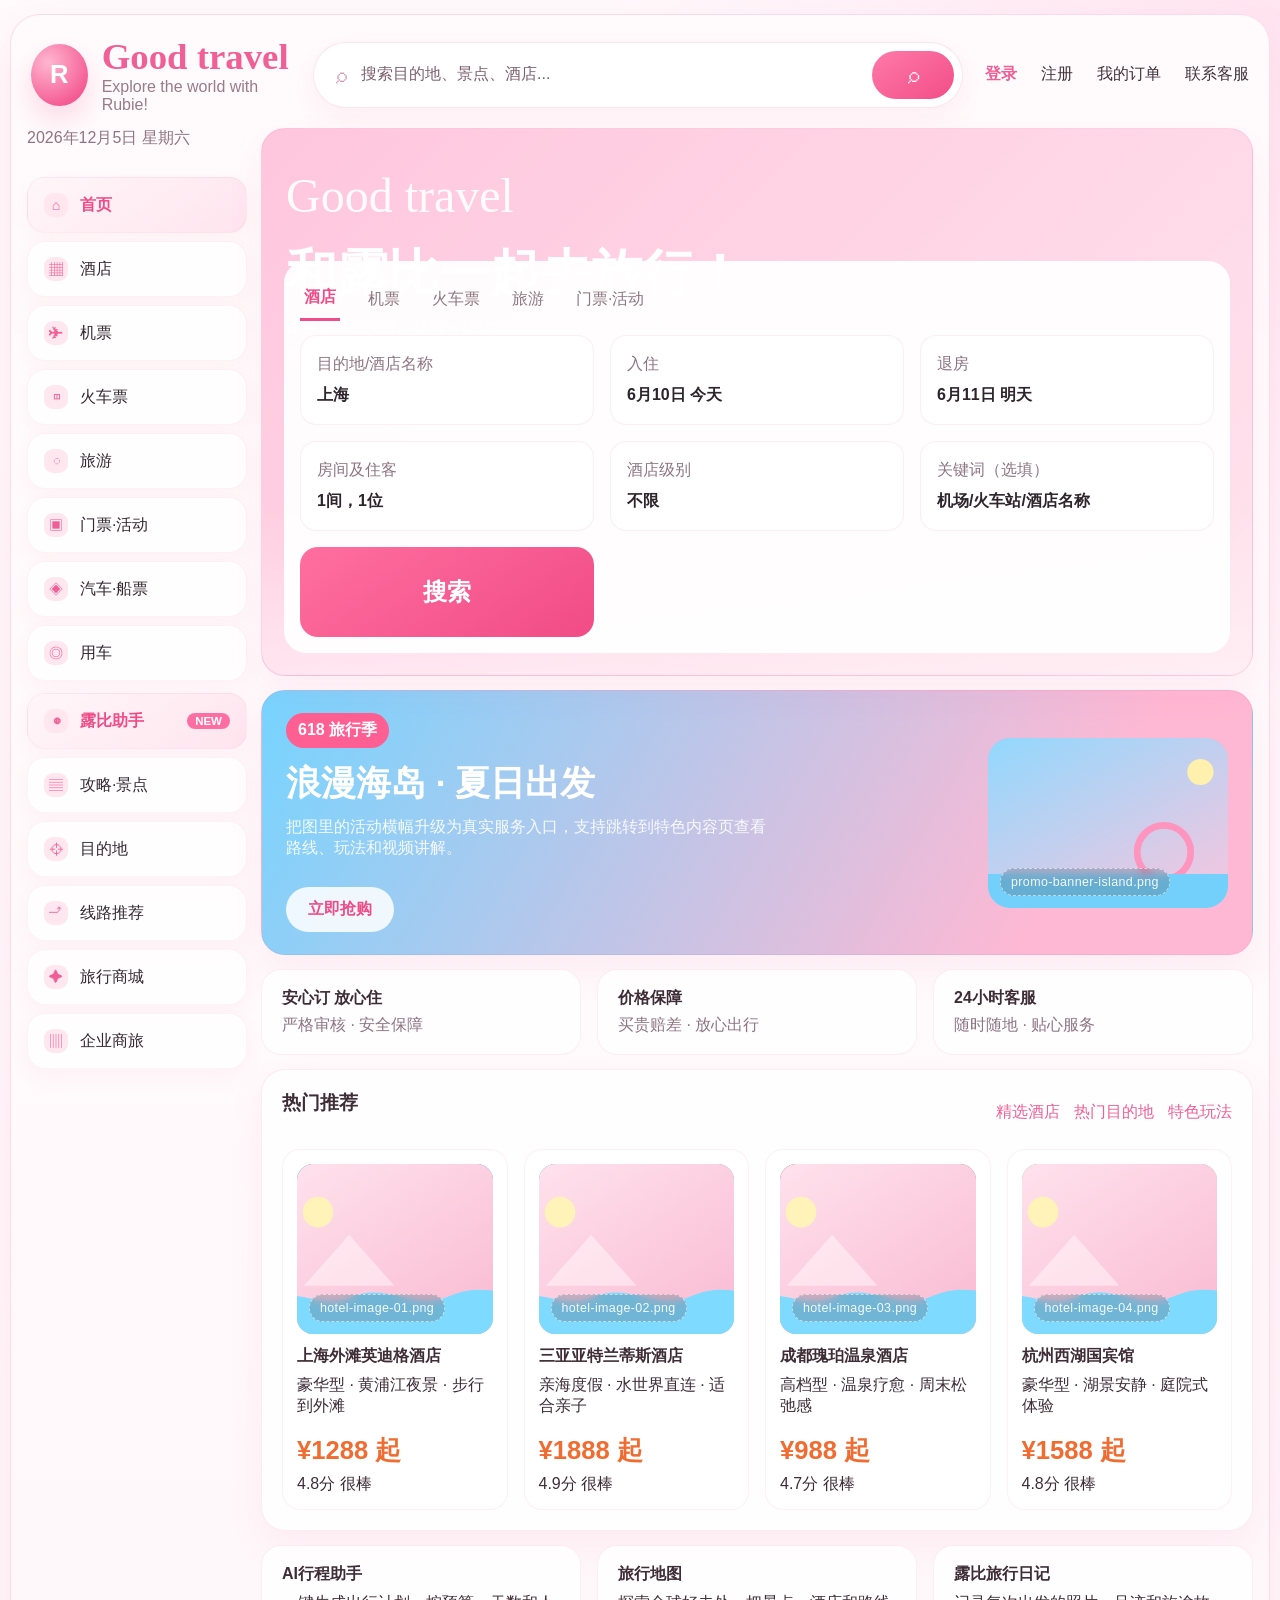
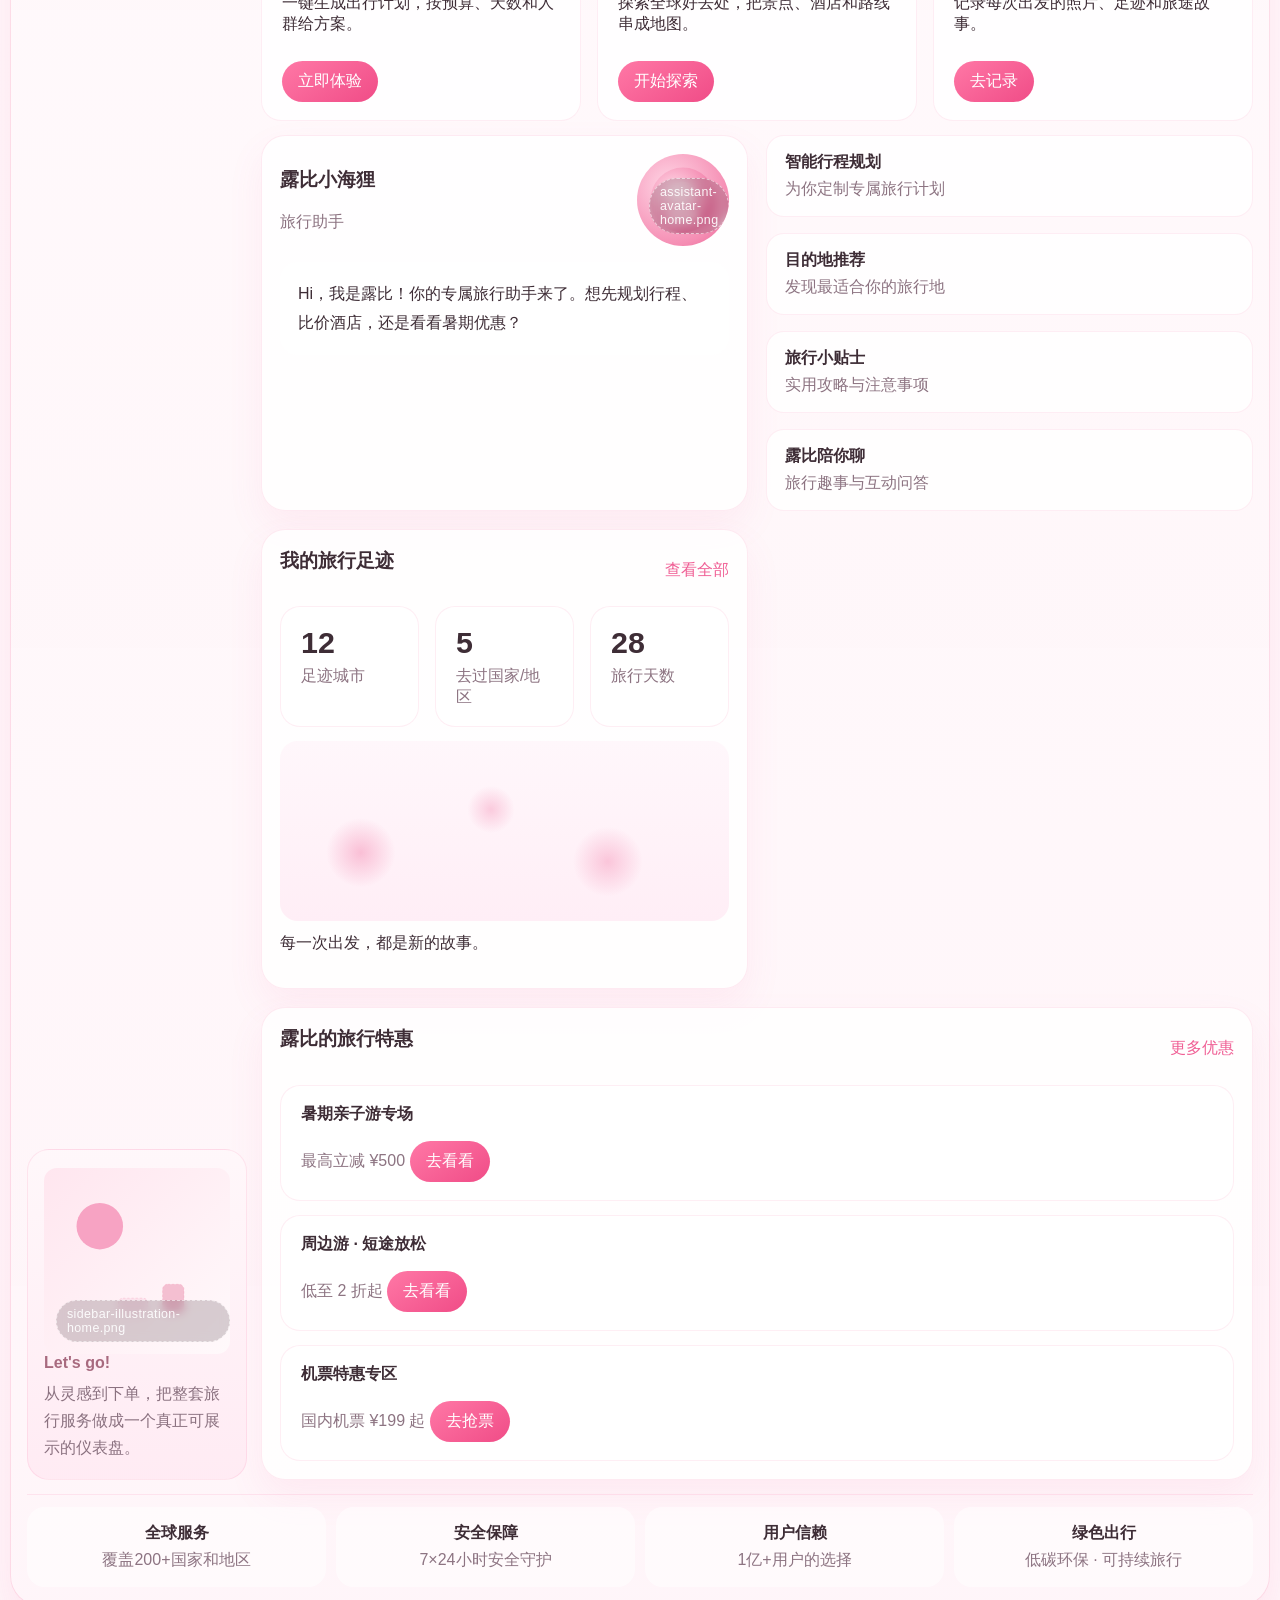
==== index.html @ afc6b974 "version1.0" ====
<!DOCTYPE html>
<html lang="zh-CN">
<head>
  <meta charset="UTF-8">
  <meta name="viewport" content="width=device-width, initial-scale=1.0">
  <title>露比旅行站 - 首页</title>
  <link rel="stylesheet" href="styles/main.css">
</head>
<body>
  <div class="travel-dashboard">
    <header class="travel-topbar">
      <div class="travel-logo">
        <div class="travel-logo-mark">R</div>
        <div>
          <h1>Good travel</h1>
          <p>Explore the world with Rubie!</p>
        </div>
      </div>
      <div class="travel-searchbar">
        <span class="search-icon">⌕</span>
        <input type="text" value="搜索目的地、景点、酒店..." aria-label="搜索">
        <button type="button">⌕</button>
      </div>
      <nav class="travel-header-links">
        <a href="login.html">登录</a>
        <a href="register.html">注册</a>
        <a href="features.html">我的订单</a>
        <a href="themes.html">联系客服</a>
      </nav>
    </header>

    <div class="travel-body">
      <aside class="travel-sidebar">
        <p class="live-date" id="currentDate"></p>
        <nav class="travel-main-nav">
          <a class="active" href="index.html"><span class="nav-icon">⌂</span><span>首页</span></a>
          <a href="features.html"><span class="nav-icon">▦</span><span>酒店</span></a>
          <a href="features.html"><span class="nav-icon">✈</span><span>机票</span></a>
          <a href="features.html"><span class="nav-icon">◫</span><span>火车票</span></a>
          <a href="themes.html"><span class="nav-icon">◌</span><span>旅游</span></a>
          <a href="themes.html"><span class="nav-icon">▣</span><span>门票·活动</span></a>
          <a href="themes.html"><span class="nav-icon">◈</span><span>汽车·船票</span></a>
          <a href="themes.html"><span class="nav-icon">◎</span><span>用车</span></a>
        </nav>

        <div class="travel-side-section">
          <a class="travel-side-promo active" href="features.html"><span class="promo-icon">◍</span><span>露比助手</span><b>NEW</b></a>
          <a class="travel-side-promo" href="themes.html"><span class="promo-icon">▤</span><span>攻略·景点</span></a>
          <a class="travel-side-promo" href="themes.html"><span class="promo-icon">⌖</span><span>目的地</span></a>
          <a class="travel-side-promo" href="themes.html"><span class="promo-icon">⤴</span><span>线路推荐</span></a>
          <a class="travel-side-promo" href="themes.html"><span class="promo-icon">✦</span><span>旅行商城</span></a>
          <a class="travel-side-promo" href="themes.html"><span class="promo-icon">▥</span><span>企业商旅</span></a>
        </div>

        <div class="travel-illustration-card">
          <div class="travel-illustration-placeholder image-slot" data-slot="sidebar-illustration-home.png">
            <img class="ui-placeholder-img" src="assets/images/placeholders/illustration-panel.svg" alt="首页侧边插画占位图" loading="lazy">
          </div>
          <p>Let's go!</p>
          <span>从灵感到下单，把整套旅行服务做成一个真正可展示的仪表盘。</span>
        </div>
      </aside>

      <main class="travel-main">
        <section class="travel-center">
          <article class="travel-hero">
            <div class="travel-hero-copy">
              <p class="travel-script">Good travel</p>
              <h2>和露比一起去旅行！</h2>
              <p>探索世界的美好，让每一段旅程都值得记忆。首页结构严格按你的设计稿拆成主横幅、业务检索、活动推荐和商品卡片。</p>
            </div>
            <div class="travel-hero-visual image-slot" data-slot="hero-mascot-home.png">
              <div class="travel-cloud cloud-a"></div>
              <div class="travel-cloud cloud-b"></div>
              <div class="travel-flight-line"></div>
              <img class="travel-hero-mascot travel-hero-mascot-img" src="assets/images/placeholders/mascot-circle.svg" alt="首页主视觉吉祥物占位图" loading="lazy">
            </div>

            <div class="travel-booking-card">
              <div class="travel-booking-tabs">
                <button class="active" type="button">酒店</button>
                <button type="button">机票</button>
                <button type="button">火车票</button>
                <button type="button">旅游</button>
                <button type="button">门票·活动</button>
              </div>
              <div class="travel-booking-grid">
                <div>
                  <span>目的地/酒店名称</span>
                  <strong>上海</strong>
                </div>
                <div>
                  <span>入住</span>
                  <strong>6月10日 今天</strong>
                </div>
                <div>
                  <span>退房</span>
                  <strong>6月11日 明天</strong>
                </div>
                <div>
                  <span>房间及住客</span>
                  <strong>1间，1位</strong>
                </div>
                <div>
                  <span>酒店级别</span>
                  <strong>不限</strong>
                </div>
                <div>
                  <span>关键词（选填）</span>
                  <strong>机场/火车站/酒店名称</strong>
                </div>
                <button class="travel-search-cta" type="button">搜索</button>
              </div>
            </div>
          </article>

          <article class="travel-sale-banner">
            <div>
              <span class="sale-badge">618 旅行季</span>
              <h3>浪漫海岛 · 夏日出发</h3>
              <p>把图里的活动横幅升级为真实服务入口，支持跳转到特色内容页查看路线、玩法和视频讲解。</p>
              <a class="travel-light-btn" href="features.html">立即抢购</a>
            </div>
            <div class="travel-sale-art image-slot" data-slot="promo-banner-island.png">
              <img class="ui-placeholder-img sale-art-img" src="assets/images/placeholders/banner-wide.svg" alt="活动横幅插画占位图" loading="lazy">
            </div>
          </article>

          <section class="travel-service-highlights">
            <article>
              <strong>安心订 放心住</strong>
              <span>严格审核 · 安全保障</span>
            </article>
            <article>
              <strong>价格保障</strong>
              <span>买贵赔差 · 放心出行</span>
            </article>
            <article>
              <strong>24小时客服</strong>
              <span>随时随地 · 贴心服务</span>
            </article>
          </section>

          <section class="travel-recommend-panel">
            <div class="travel-panel-head">
              <h3>热门推荐</h3>
              <div>
                <a href="features.html">精选酒店</a>
                <a href="themes.html">热门目的地</a>
                <a href="themes.html">特色玩法</a>
              </div>
            </div>
            <div class="travel-hotel-grid">
              <article class="travel-hotel-card">
                <div class="travel-hotel-image hotel-a image-slot" data-slot="hotel-image-01.png">
                  <img class="ui-placeholder-img" src="assets/images/placeholders/card-photo.svg" alt="上海外滩英迪格酒店图片占位图" loading="lazy">
                </div>
                <h4>上海外滩英迪格酒店</h4>
                <p>豪华型 · 黄浦江夜景 · 步行到外滩</p>
                <strong>¥1288 起</strong>
                <span>4.8分 很棒</span>
              </article>
              <article class="travel-hotel-card">
                <div class="travel-hotel-image hotel-b image-slot" data-slot="hotel-image-02.png">
                  <img class="ui-placeholder-img" src="assets/images/placeholders/card-photo.svg" alt="三亚亚特兰蒂斯酒店图片占位图" loading="lazy">
                </div>
                <h4>三亚亚特兰蒂斯酒店</h4>
                <p>亲海度假 · 水世界直连 · 适合亲子</p>
                <strong>¥1888 起</strong>
                <span>4.9分 很棒</span>
              </article>
              <article class="travel-hotel-card">
                <div class="travel-hotel-image hotel-c image-slot" data-slot="hotel-image-03.png">
                  <img class="ui-placeholder-img" src="assets/images/placeholders/card-photo.svg" alt="成都瑰珀温泉酒店图片占位图" loading="lazy">
                </div>
                <h4>成都瑰珀温泉酒店</h4>
                <p>高档型 · 温泉疗愈 · 周末松弛感</p>
                <strong>¥988 起</strong>
                <span>4.7分 很棒</span>
              </article>
              <article class="travel-hotel-card">
                <div class="travel-hotel-image hotel-d image-slot" data-slot="hotel-image-04.png">
                  <img class="ui-placeholder-img" src="assets/images/placeholders/card-photo.svg" alt="杭州西湖国宾馆图片占位图" loading="lazy">
                </div>
                <h4>杭州西湖国宾馆</h4>
                <p>豪华型 · 湖景安静 · 庭院式体验</p>
                <strong>¥1588 起</strong>
                <span>4.8分 很棒</span>
              </article>
            </div>
          </section>

          <section class="travel-mini-tools">
            <article>
              <h4>AI行程助手</h4>
              <p>一键生成出行计划，按预算、天数和人群给方案。</p>
              <a href="features.html">立即体验</a>
            </article>
            <article>
              <h4>旅行地图</h4>
              <p>探索全球好去处，把景点、酒店和路线串成地图。</p>
              <a href="themes.html">开始探索</a>
            </article>
            <article>
              <h4>露比旅行日记</h4>
              <p>记录每次出发的照片、足迹和旅途故事。</p>
              <a href="themes.html">去记录</a>
            </article>
          </section>
        </section>

        <aside class="travel-rightbar">
          <article class="travel-assistant-panel">
            <div class="travel-assistant-head">
              <div>
                <h3>露比小海狸</h3>
                <span>旅行助手</span>
              </div>
              <div class="travel-avatar image-slot" data-slot="assistant-avatar-home.png">
                <img class="ui-placeholder-img avatar-placeholder-img" src="assets/images/placeholders/avatar-circle.svg" alt="首页助手头像占位图" loading="lazy">
              </div>
            </div>
            <div class="travel-chat-box">
              Hi，我是露比！你的专属旅行助手来了。想先规划行程、比价酒店，还是看看暑期优惠？
            </div>
          </article>

          <section class="travel-quick-services">
            <a href="features.html"><strong>智能行程规划</strong><span>为你定制专属旅行计划</span></a>
            <a href="themes.html"><strong>目的地推荐</strong><span>发现最适合你的旅行地</span></a>
            <a href="themes.html"><strong>旅行小贴士</strong><span>实用攻略与注意事项</span></a>
            <a href="features.html"><strong>露比陪你聊</strong><span>旅行趣事与互动问答</span></a>
          </section>

          <article class="travel-footprint-card">
            <div class="travel-panel-head">
              <h3>我的旅行足迹</h3>
              <a href="themes.html">查看全部</a>
            </div>
            <div class="travel-footprint-stats">
              <div><strong>12</strong><span>足迹城市</span></div>
              <div><strong>5</strong><span>去过国家/地区</span></div>
              <div><strong>28</strong><span>旅行天数</span></div>
            </div>
            <div class="travel-world-map"></div>
            <p>每一次出发，都是新的故事。</p>
          </article>

          <section class="travel-offer-panel">
            <div class="travel-panel-head">
              <h3>露比的旅行特惠</h3>
              <a href="features.html">更多优惠</a>
            </div>
            <article>
              <strong>暑期亲子游专场</strong>
              <span>最高立减 ¥500</span>
              <a href="features.html">去看看</a>
            </article>
            <article>
              <strong>周边游 · 短途放松</strong>
              <span>低至 2 折起</span>
              <a href="themes.html">去看看</a>
            </article>
            <article>
              <strong>机票特惠专区</strong>
              <span>国内机票 ¥199 起</span>
              <a href="features.html">去抢票</a>
            </article>
          </section>
        </aside>
      </main>
    </div>

    <footer class="travel-footer-services">
      <article><strong>全球服务</strong><span>覆盖200+国家和地区</span></article>
      <article><strong>安全保障</strong><span>7×24小时安全守护</span></article>
      <article><strong>用户信赖</strong><span>1亿+用户的选择</span></article>
      <article><strong>绿色出行</strong><span>低碳环保 · 可持续旅行</span></article>
    </footer>
  </div>

  <script src="scripts/main.js"></script>
</body>
</html>
---- styles/main.css ----
:root {
  --bg: #fff8fb;
  --panel: rgba(255, 255, 255, 0.86);
  --panel-strong: #ffffff;
  --text: #3e2d36;
  --muted: #8f7482;
  --primary: #f45b93;
  --primary-deep: #ea3d7f;
  --accent: #ffd9e8;
  --border: rgba(244, 91, 147, 0.15);
  --shadow: 0 18px 45px rgba(240, 134, 173, 0.16);
  --radius-xl: 32px;
  --radius-lg: 24px;
  --radius-md: 18px;
}

@font-face {
  font-family: "TravelDisplay";
  src: local("STXingkai"), local("KaiTi"), local("Segoe Script");
}

* {
  box-sizing: border-box;
}

html, body {
  margin: 0;
  min-height: 100%;
  font-family: "Microsoft YaHei", "PingFang SC", sans-serif;
  color: var(--text);
  background:
    radial-gradient(circle at top right, rgba(255, 227, 239, 0.9), transparent 20%),
    linear-gradient(180deg, #fffafc 0%, #fff6fa 100%);
}

a {
  color: inherit;
  text-decoration: none;
}

button,
input,
textarea {
  font: inherit;
}

.login-body {
  display: grid;
  place-items: center;
  padding: 32px;
}

.login-shell,
.site-shell,
.page-shell {
  width: min(1440px, 100%);
}

.login-shell {
  display: grid;
  grid-template-columns: 1.05fr 0.95fr;
  gap: 28px;
  align-items: stretch;
}

.login-card,
.login-showcase,
.sidebar,
.dashboard,
.register-card,
.menu-panel,
.content-panel,
.stats-card,
.journey-card,
.chart-card {
  background: var(--panel);
  border: 1px solid var(--border);
  box-shadow: var(--shadow);
  backdrop-filter: blur(18px);
}

.login-card,
.login-showcase,
.dashboard,
.register-card,
.stats-card,
.journey-card,
.chart-card,
.content-panel {
  border-radius: var(--radius-xl);
}

.login-card,
.login-showcase {
  padding: 40px;
}

.brand-pill,
.sidebar-brand {
  display: flex;
  align-items: center;
  gap: 16px;
}

.brand-icon {
  width: 56px;
  height: 56px;
  border-radius: 18px;
  display: grid;
  place-items: center;
  background: linear-gradient(145deg, #ff9ec1, #f45b93);
  color: #fff;
  font-weight: 700;
  font-size: 1.5rem;
  box-shadow: 0 12px 24px rgba(244, 91, 147, 0.25);
}

.eyebrow {
  margin: 0 0 4px;
  color: var(--primary);
  font-weight: 700;
  letter-spacing: 0.04em;
}

h1, h2, h3, h4, p {
  margin-top: 0;
}

.subtle,
.live-date,
.panel-copy p,
.assistant-card p,
.place-card p,
.theme-panel p,
.feature-view p {
  color: var(--muted);
}

.tag {
  display: inline-flex;
  padding: 8px 14px;
  border-radius: 999px;
  background: #ffe5ef;
  color: var(--primary-deep);
  font-size: 0.92rem;
  font-weight: 700;
}

.glass-form,
.register-form {
  display: grid;
  gap: 14px;
}

.glass-form input,
.register-form input,
.register-form textarea {
  width: 100%;
  border: 1px solid var(--border);
  border-radius: 18px;
  background: rgba(255, 255, 255, 0.88);
  padding: 14px 16px;
  outline: none;
  transition: border-color 0.2s ease, transform 0.2s ease;
}

.glass-form input:focus,
.register-form input:focus,
.register-form textarea:focus {
  border-color: var(--primary);
  transform: translateY(-1px);
}

.primary-btn,
.ghost-btn,
.feature-link,
.theme-link,
.media-controls button {
  border: none;
  border-radius: 999px;
  padding: 14px 24px;
  cursor: pointer;
  transition: transform 0.2s ease, box-shadow 0.2s ease, background 0.2s ease;
}

.primary-btn {
  background: linear-gradient(145deg, var(--primary), var(--primary-deep));
  color: #fff;
  box-shadow: 0 14px 24px rgba(244, 91, 147, 0.24);
}

.ghost-btn,
.theme-link,
.feature-link,
.media-controls button {
  background: #fff;
  color: var(--text);
  border: 1px solid var(--border);
}

.primary-btn:hover,
.ghost-btn:hover,
.feature-link:hover,
.theme-link:hover,
.media-controls button:hover,
.page-nav a:hover,
.side-nav a:hover,
.topbar-links a:hover {
  transform: translateY(-2px);
  box-shadow: 0 12px 22px rgba(244, 91, 147, 0.16);
}

.form-actions {
  display: flex;
  flex-wrap: wrap;
  gap: 12px;
  margin-top: 8px;
}

.form-message {
  min-height: 24px;
  margin: 0;
  font-size: 0.95rem;
  color: var(--primary-deep);
}

.float-card {
  animation: floatY 4s ease-in-out infinite;
}

.mini-stats {
  display: grid;
  grid-template-columns: repeat(3, 1fr);
  gap: 12px;
  margin-top: 24px;
}

.mini-stats article,
.info-cards article,
.theme-points article,
.service-row article,
.journey-card li,
.stats-row div {
  background: rgba(255, 255, 255, 0.8);
  border: 1px solid var(--border);
  border-radius: 20px;
  padding: 18px;
}

.mini-stats strong,
.stats-row strong {
  display: block;
  font-size: 1.5rem;
  margin-bottom: 6px;
}

.site-shell {
  display: grid;
  grid-template-columns: 280px 1fr;
  gap: 24px;
  padding: 24px;
}

.sidebar {
  border-radius: 34px;
  padding: 28px 22px;
  position: sticky;
  top: 24px;
  align-self: start;
}

.side-nav,
.page-nav,
.topbar-links {
  display: flex;
  flex-wrap: wrap;
  gap: 12px;
}

.side-nav {
  flex-direction: column;
  margin: 24px 0;
}

.side-nav a,
.page-nav a,
.topbar-links a {
  padding: 12px 18px;
  border-radius: 18px;
  color: var(--muted);
  background: rgba(255, 255, 255, 0.7);
}

.side-nav a.active,
.page-nav a.active,
.topbar-links a.active,
.feature-link.active,
.theme-link.active {
  background: linear-gradient(145deg, #ffe1ec, #fff);
  color: var(--primary-deep);
  font-weight: 700;
}

.sidebar-promo,
.assistant-card,
.promo-banner,
.hero-card {
  position: relative;
  overflow: hidden;
}

.sidebar-promo::after,
.hero-card::after,
.promo-banner::after {
  content: "";
  position: absolute;
  inset: auto -10% -20% auto;
  width: 180px;
  height: 180px;
  background: radial-gradient(circle, rgba(255, 214, 229, 0.95), transparent 70%);
}

.dashboard {
  padding: 24px;
}

.topbar,
.page-header {
  display: flex;
  justify-content: space-between;
  align-items: center;
  gap: 20px;
}

.hero-grid,
.content-grid,
.innovation-panel,
.split-layout,
.register-layout {
  display: grid;
  gap: 22px;
}

.hero-grid {
  grid-template-columns: 1.7fr 0.8fr;
  margin-top: 22px;
}

.hero-card {
  min-height: 420px;
  border-radius: 34px;
  padding: 32px;
  background:
    linear-gradient(145deg, rgba(255, 174, 204, 0.95), rgba(255, 227, 239, 0.9)),
    url("../image-1781105420035.png") center/cover;
  display: flex;
  flex-direction: column;
  justify-content: space-between;
}

.hero-copy {
  max-width: 520px;
  color: #fff;
}

.hero-copy h3 {
    font-size: clamp(2rem, 4vw, 3.8rem);
    line-height: 1.1;
    margin-bottom: 16px;
}

.hero-copy p,
.hero-copy .tag {
  color: #fff;
}

.hero-copy .tag {
  background: rgba(255, 255, 255, 0.18);
}

.hero-search,
.assistant-card,
.promo-banner,
.stats-card,
.recommend-section,
.service-row,
.innovation-panel {
  margin-top: 22px;
}

.hero-search {
  background: rgba(255, 255, 255, 0.93);
  border-radius: 28px;
  padding: 18px;
}

.search-tabs {
  display: flex;
  gap: 12px;
  margin-bottom: 18px;
}

.tab {
  border: none;
  border-bottom: 3px solid transparent;
  background: transparent;
  padding: 10px 18px;
  color: var(--muted);
}

.tab.active {
  border-color: var(--primary);
  color: var(--primary-deep);
  font-weight: 700;
}

.search-grid {
  display: grid;
  grid-template-columns: repeat(4, 1fr);
  gap: 12px;
  align-items: center;
}

.search-grid > div,
.assistant-card,
.place-card,
.recommend-section,
.promo-banner,
.journey-card,
.chart-card,
.theme-panel,
.feature-view {
  background: rgba(255, 255, 255, 0.92);
  border: 1px solid var(--border);
  border-radius: 24px;
}

.search-grid > div {
  padding: 18px;
}

.search-grid span {
  display: block;
  margin-bottom: 8px;
  color: var(--muted);
}

.assistant-card,
.promo-banner,
.recommend-section,
.journey-card,
.chart-card,
.theme-panel,
.feature-view {
  padding: 24px;
}

.assistant-list,
.journey-card ul {
  margin: 18px 0 0;
  padding-left: 18px;
}

.content-grid {
  grid-template-columns: 1.55fr 0.9fr;
}

.promo-banner {
  min-height: 220px;
  display: flex;
  align-items: center;
  background: linear-gradient(120deg, #6fc9ff, #ffbfda 75%);
}

.card-heading {
  display: flex;
  justify-content: space-between;
  align-items: center;
  gap: 16px;
}

.stats-row,
.service-row,
.card-grid,
.info-cards,
.theme-points,
.eco-bars,
.field-grid {
  display: grid;
  gap: 16px;
}

.stats-row {
  grid-template-columns: repeat(3, 1fr);
  margin: 18px 0;
}

.map-strip {
  height: 120px;
  border-radius: 22px;
  background:
    radial-gradient(circle at 20% 55%, rgba(244, 91, 147, 0.24), transparent 13%),
    radial-gradient(circle at 48% 38%, rgba(244, 91, 147, 0.22), transparent 12%),
    radial-gradient(circle at 78% 64%, rgba(244, 91, 147, 0.2), transparent 11%),
    linear-gradient(180deg, #fff7fb, #ffeef5);
}

.service-row {
  grid-template-columns: repeat(3, 1fr);
}

.recommend-section {
  padding: 24px;
  background: var(--panel);
  border: 1px solid var(--border);
  border-radius: var(--radius-xl);
  box-shadow: var(--shadow);
}

.card-grid {
  grid-template-columns: repeat(4, 1fr);
  margin-top: 16px;
}

.place-card {
  padding: 14px;
}

.image-block {
  height: 160px;
  border-radius: 20px;
  margin-bottom: 14px;
}

.image-a { background: linear-gradient(145deg, #0e73d8, #6cb7ff); }
.image-b { background: linear-gradient(145deg, #1fa1bb, #8ee8ff); }
.image-c { background: linear-gradient(145deg, #53453f, #c98f62); }
.image-d { background: linear-gradient(145deg, #5eb87d, #d2f1d6); }

.innovation-panel {
  grid-template-columns: 1.1fr 0.9fr;
}

.line-chart {
  position: relative;
  height: 240px;
  margin-top: 16px;
  border-radius: 24px;
  background:
    linear-gradient(180deg, rgba(255, 243, 248, 0.8), rgba(255, 255, 255, 0.95)),
    repeating-linear-gradient(to top, rgba(244, 91, 147, 0.08) 0, rgba(244, 91, 147, 0.08) 1px, transparent 1px, transparent 48px);
}

.chart-line {
  position: absolute;
  inset: 0;
  background: linear-gradient(90deg, transparent 4%, rgba(244, 91, 147, 0.95) 4%, rgba(244, 91, 147, 0.95) 6%, transparent 6%);
  clip-path: polygon(8% 72%, 34% 48%, 60% 32%, 84% 58%, 84% 62%, 60% 36%, 34% 52%, 8% 76%);
}

.line-chart span {
  position: absolute;
  transform: translateX(-50%);
  color: var(--primary-deep);
  font-weight: 700;
}

.page-shell {
  padding: 24px;
}

.page-header {
  margin-bottom: 24px;
  background: var(--panel);
  border: 1px solid var(--border);
  border-radius: var(--radius-xl);
  padding: 22px 24px;
  box-shadow: var(--shadow);
}

.register-layout {
  grid-template-columns: 0.9fr 1.1fr;
  align-items: start;
}

.page-intro {
  padding: 26px;
}

.register-card {
  padding: 28px;
}

.field-grid {
  grid-template-columns: repeat(2, 1fr);
}

fieldset {
  margin: 0;
  border: 1px solid var(--border);
  border-radius: 20px;
  padding: 14px 16px 16px;
}

legend {
  padding: 0 6px;
  color: var(--primary-deep);
  font-weight: 700;
}

.inline-option {
  display: inline-flex;
  gap: 8px;
  align-items: center;
  margin-right: 16px;
  margin-top: 8px;
}

.check-grid {
  display: flex;
  flex-wrap: wrap;
  gap: 10px 18px;
}

.split-layout {
  grid-template-columns: 280px 1fr;
}

.menu-panel {
  border-radius: 28px;
  padding: 24px;
  align-self: start;
}

.menu-panel h2 {
  margin-bottom: 18px;
}

.feature-link,
.theme-link {
  display: block;
  width: 100%;
  text-align: left;
  margin-bottom: 12px;
}

.content-panel {
  padding: 24px;
}

.feature-view,
.theme-panel {
  display: none;
  animation: fadeRise 0.5s ease;
}

.feature-view.active,
.theme-panel.active {
  display: block;
}

.font-face-title {
  font-family: "TravelDisplay", "KaiTi", cursive;
  font-size: 2rem;
}

.info-cards {
  grid-template-columns: repeat(3, 1fr);
  margin-top: 18px;
}

.compact-grid {
  grid-template-columns: repeat(3, 1fr);
}

.mini-card {
  min-height: 150px;
  display: flex;
  flex-direction: column;
  justify-content: center;
}

.media-player {
  width: 100%;
  border-radius: 22px;
  overflow: hidden;
  margin: 18px 0;
  background: #000;
}

.media-controls {
  display: flex;
  flex-wrap: wrap;
  gap: 12px;
  align-items: center;
}

.media-controls label {
  display: inline-flex;
  align-items: center;
  gap: 10px;
}

.themed-panels {
  min-height: 420px;
}

.eco-bars {
  margin-top: 18px;
}

.eco-bars div {
  position: relative;
  background: #fff;
  border: 1px solid var(--border);
  border-radius: 18px;
  padding: 16px;
  overflow: hidden;
}

.eco-bars b {
  display: block;
  margin-top: 12px;
  height: 10px;
  border-radius: 999px;
  background: linear-gradient(90deg, #f89abc, #f45b93);
  animation: growBar 1s ease;
}

.mini-links {
  display: flex;
  gap: 10px;
  color: var(--primary);
}

@keyframes floatY {
  0%, 100% { transform: translateY(0); }
  50% { transform: translateY(-8px); }
}

@keyframes fadeRise {
  from {
    opacity: 0;
    transform: translateY(16px);
  }
  to {
    opacity: 1;
    transform: translateY(0);
  }
}

@keyframes growBar {
  from { width: 0; }
}

@media (max-width: 1180px) {
  .site-shell,
  .hero-grid,
  .content-grid,
  .innovation-panel,
  .register-layout,
  .split-layout,
  .login-shell {
    grid-template-columns: 1fr;
  }

  .sidebar {
    position: static;
  }

  .card-grid,
  .compact-grid {
    grid-template-columns: repeat(2, 1fr);
  }

  .search-grid {
    grid-template-columns: repeat(2, 1fr);
  }
}

@media (max-width: 760px) {
  .site-shell,
  .page-shell,
  .login-body {
    padding: 14px;
  }

  .dashboard,
  .login-card,
  .login-showcase,
  .register-card,
  .content-panel,
  .menu-panel,
  .page-header {
    padding: 18px;
  }

  .page-header,
  .topbar {
    align-items: flex-start;
    flex-direction: column;
  }

  .stats-row,
  .service-row,
  .info-cards,
  .field-grid,
  .card-grid,
  .compact-grid,
  .search-grid,
  .mini-stats {
    grid-template-columns: 1fr;
  }

  .hero-card {
    min-height: auto;
    padding: 22px;
  }

  .hero-copy h3 {
    font-size: 2rem;
  }
}

.travel-dashboard {
  width: min(1580px, calc(100% - 20px));
  margin: 14px auto;
  padding: 14px 16px 18px;
  border-radius: 30px;
  border: 1px solid rgba(244, 91, 147, 0.18);
  background:
    linear-gradient(180deg, rgba(255, 251, 252, 0.98), rgba(255, 245, 249, 0.96));
  box-shadow: 0 20px 45px rgba(244, 91, 147, 0.12);
}

.travel-topbar,
.travel-body,
.travel-main,
.travel-booking-tabs,
.travel-booking-grid,
.travel-service-highlights,
.travel-hotel-grid,
.travel-mini-tools,
.travel-quick-services,
.travel-footprint-stats,
.travel-footer-services {
  display: grid;
  gap: 16px;
}

.travel-topbar {
  grid-template-columns: 260px minmax(420px, 1fr) auto;
  align-items: center;
  gap: 22px;
  padding: 6px 4px 14px;
}

.travel-logo {
  display: flex;
  align-items: center;
  gap: 14px;
}

.travel-logo-mark {
  width: 62px;
  height: 62px;
  border-radius: 50%;
  background: radial-gradient(circle at 30% 30%, #ffb6d0, #f45b93 75%);
  color: #fff;
  display: grid;
  place-items: center;
  font-size: 1.6rem;
  font-weight: 700;
  box-shadow: 0 14px 28px rgba(244, 91, 147, 0.2);
}

.travel-logo h1 {
  margin: 0;
  color: #f05f95;
  font-family: "TravelDisplay", "Segoe Script", cursive;
  font-size: 2.3rem;
}

.travel-logo p {
  margin: 0;
  color: #9a7b88;
}

.travel-searchbar {
  display: flex;
  align-items: center;
  min-height: 64px;
  padding: 8px 8px 8px 22px;
  border-radius: 999px;
  background: #fff;
  border: 1px solid rgba(244, 91, 147, 0.16);
  box-shadow: 0 10px 30px rgba(244, 91, 147, 0.08);
}

.travel-searchbar .search-icon {
  color: #cf98af;
  font-size: 1.35rem;
}

.travel-searchbar input {
  flex: 1;
  border: none;
  outline: none;
  padding: 0 14px;
  color: #7d606d;
  background: transparent;
}

.travel-searchbar button {
  width: 82px;
  height: 48px;
  border: none;
  border-radius: 999px;
  background: linear-gradient(145deg, #ff7aa9, #f24d87);
  color: #fff;
  font-size: 1.4rem;
  cursor: pointer;
}

.travel-header-links {
  display: flex;
  align-items: center;
  gap: 24px;
  white-space: nowrap;
}

.travel-header-links a {
  color: #40323a;
}

.travel-header-links a:first-child {
  color: #f05f95;
  font-weight: 700;
}

.travel-body {
  grid-template-columns: 220px 1fr;
  gap: 14px;
}

.travel-sidebar {
  display: flex;
  flex-direction: column;
  gap: 12px;
}

.travel-main-nav,
.travel-side-section {
  display: flex;
  flex-direction: column;
  gap: 8px;
}

.travel-main-nav a,
.travel-side-promo {
  display: flex;
  align-items: center;
  gap: 12px;
  padding: 15px 16px;
  border-radius: 18px;
  background: rgba(255, 255, 255, 0.72);
  color: #352932;
  border: 1px solid rgba(244, 91, 147, 0.08);
  box-shadow: 0 8px 20px rgba(244, 91, 147, 0.05);
}

.nav-icon,
.promo-icon {
  width: 24px;
  height: 24px;
  display: inline-grid;
  place-items: center;
  border-radius: 9px;
  color: #f05f95;
  background: rgba(255, 228, 237, 0.9);
  flex: 0 0 auto;
  font-size: 0.88rem;
}

.travel-main-nav a.active,
.travel-side-promo.active {
  color: #f04c87;
  font-weight: 700;
  background: linear-gradient(145deg, #fff7fa, #ffe4ee);
}

.travel-side-promo b {
  margin-left: auto;
  padding: 2px 8px;
  border-radius: 999px;
  background: #ff6ea2;
  color: #fff;
  font-size: 0.72rem;
}

.travel-illustration-card {
  margin-top: auto;
  min-height: 250px;
  padding: 18px 16px;
  border-radius: 22px;
  background:
    linear-gradient(180deg, rgba(255, 247, 250, 0.95), rgba(255, 234, 243, 0.95));
  border: 1px solid rgba(244, 91, 147, 0.12);
  display: flex;
  flex-direction: column;
  justify-content: flex-end;
  position: relative;
  overflow: hidden;
}

.travel-illustration-placeholder {
  position: absolute;
  inset: 0;
}

.travel-illustration-card p {
  margin-bottom: 8px;
  font-weight: 700;
  color: #a86a7f;
}

.travel-illustration-card span {
  color: #8b7280;
  line-height: 1.7;
}

.travel-main {
  grid-template-columns: minmax(0, 2fr) 390px;
  align-items: start;
  gap: 14px;
}

.travel-center,
.travel-rightbar {
  display: flex;
  flex-direction: column;
  gap: 14px;
}

.travel-hero,
.travel-assistant-panel,
.travel-footprint-card,
.travel-offer-panel,
.travel-recommend-panel,
.travel-sale-banner {
  border-radius: 24px;
  border: 1px solid rgba(244, 91, 147, 0.12);
  background: rgba(255, 255, 255, 0.82);
  box-shadow: 0 16px 36px rgba(244, 91, 147, 0.08);
}

.travel-hero {
  position: relative;
  overflow: hidden;
  min-height: 548px;
  padding: 24px;
  background:
    linear-gradient(135deg, rgba(255, 196, 220, 0.96), rgba(255, 226, 236, 0.94));
}

.travel-hero::before {
  content: "";
  position: absolute;
  inset: 0;
  background: linear-gradient(transparent 70%, rgba(255, 247, 250, 0.55));
}

.travel-hero-copy {
  position: relative;
  z-index: 1;
  max-width: 540px;
}

.travel-script {
  margin-bottom: 8px;
  color: #fff;
  font-family: "TravelDisplay", "Segoe Script", cursive;
  font-size: 3rem;
}

.travel-hero-copy h2 {
  margin-bottom: 12px;
  color: #fff;
  font-size: clamp(2.8rem, 4vw, 4.4rem);
  line-height: 1.05;
}

.travel-hero-copy p {
  color: rgba(255, 255, 255, 0.92);
  line-height: 1.8;
  max-width: 460px;
}

.travel-hero-visual {
  position: absolute;
  inset: 0;
}

.travel-hero-mascot {
  position: absolute;
  right: 40px;
  top: 58px;
  width: 290px;
  height: 290px;
  border-radius: 50%;
}

.travel-cloud {
  position: absolute;
  width: 72px;
  height: 26px;
  border-radius: 999px;
  background: rgba(255, 255, 255, 0.5);
}

.cloud-a {
  left: 360px;
  top: 62px;
}

.cloud-b {
  left: 460px;
  top: 128px;
  width: 90px;
}

.travel-flight-line {
  position: absolute;
  right: 220px;
  top: 88px;
  width: 150px;
  height: 90px;
  border-top: 2px dashed rgba(255, 255, 255, 0.85);
  border-right: 2px dashed rgba(255, 255, 255, 0.85);
  border-radius: 0 90px 0 0;
  transform: rotate(18deg);
}

.travel-booking-card {
  position: absolute;
  left: 22px;
  right: 22px;
  bottom: 22px;
  z-index: 1;
  padding: 16px;
  border-radius: 22px;
  background: rgba(255, 255, 255, 0.95);
}

.travel-booking-tabs {
  grid-template-columns: repeat(5, max-content);
  align-items: center;
  gap: 24px;
  margin-bottom: 14px;
}

.travel-booking-tabs button {
  border: none;
  background: transparent;
  padding: 10px 4px;
  color: #8e7781;
  cursor: pointer;
}

.travel-booking-tabs button.active {
  color: #f04c87;
  font-weight: 700;
  border-bottom: 3px solid #f04c87;
}

.travel-booking-grid {
  grid-template-columns: repeat(3, minmax(0, 1fr));
  align-items: stretch;
}

.travel-booking-grid > div {
  min-height: 90px;
  padding: 18px 16px;
  border-radius: 16px;
  border: 1px solid rgba(244, 91, 147, 0.1);
  background: #fff;
}

.travel-booking-grid span,
.travel-assistant-head span,
.travel-quick-services span,
.travel-footprint-card span,
.travel-offer-panel span,
.travel-footer-services span,
.travel-service-highlights span {
  color: #8d7482;
}

.travel-booking-grid strong {
  display: block;
  margin-top: 10px;
  color: #2e242c;
}

.travel-search-cta {
  border: none;
  border-radius: 18px;
  background: linear-gradient(145deg, #ff6f9f, #f14b86);
  color: #fff;
  font-size: 1.5rem;
  font-weight: 700;
  min-height: 90px;
  cursor: pointer;
}

.travel-sale-banner {
  display: grid;
  grid-template-columns: 1.2fr 0.8fr;
  align-items: center;
  padding: 22px 24px;
  background: linear-gradient(120deg, #76d4ff, #ffb8d3 80%);
}

.sale-badge {
  display: inline-block;
  padding: 7px 12px;
  border-radius: 999px;
  background: #ff5f92;
  color: #fff;
  font-weight: 700;
}

.travel-sale-banner h3 {
  margin: 12px 0 10px;
  color: #fff;
  font-size: 2.2rem;
}

.travel-sale-banner p {
  color: rgba(255, 255, 255, 0.9);
  max-width: 480px;
}

.travel-sale-art {
  position: relative;
  justify-self: end;
  width: 240px;
  height: 170px;
  border-radius: 22px;
  background:
    radial-gradient(circle at 65% 35%, rgba(255,255,255,0.75), transparent 18%),
    linear-gradient(180deg, rgba(54, 166, 236, 0.2), rgba(255, 255, 255, 0.18));
  overflow: hidden;
}

.sale-art-img {
  width: 100%;
  height: 100%;
  object-fit: cover;
}

.travel-light-btn {
  display: inline-block;
  margin-top: 12px;
  padding: 12px 22px;
  border-radius: 999px;
  background: rgba(255, 255, 255, 0.86);
  color: #f04c87;
  font-weight: 700;
}

.travel-service-highlights {
  grid-template-columns: repeat(3, 1fr);
}

.travel-service-highlights article,
.travel-mini-tools article,
.travel-footprint-stats div,
.travel-offer-panel article {
  padding: 18px 20px;
  border-radius: 20px;
  background: rgba(255, 255, 255, 0.82);
  border: 1px solid rgba(244, 91, 147, 0.1);
}

.travel-recommend-panel {
  padding: 20px;
}

.travel-panel-head {
  display: flex;
  justify-content: space-between;
  align-items: center;
  gap: 12px;
}

.travel-panel-head a,
.travel-panel-head div {
  color: #f05f95;
  display: flex;
  gap: 14px;
}

.travel-hotel-grid {
  grid-template-columns: repeat(4, 1fr);
  margin-top: 14px;
}

.travel-hotel-card {
  padding: 14px;
  border-radius: 18px;
  background: #fff;
  border: 1px solid rgba(244, 91, 147, 0.09);
}

.travel-hotel-image {
  position: relative;
  display: grid;
  place-items: center;
  height: 170px;
  border-radius: 16px;
  margin-bottom: 12px;
}

.image-slot {
  position: relative;
  overflow: hidden;
}

.image-slot::after {
  content: attr(data-slot);
  position: absolute;
  left: 12px;
  bottom: 12px;
  z-index: 2;
  padding: 6px 10px;
  border-radius: 999px;
  color: rgba(255, 255, 255, 0.92);
  background: rgba(55, 35, 46, 0.2);
  border: 1px dashed rgba(255, 255, 255, 0.58);
  font-size: 0.78rem;
  letter-spacing: 0.03em;
  backdrop-filter: blur(4px);
}

.ui-placeholder-img {
  width: 100%;
  height: 100%;
  object-fit: cover;
  display: block;
}

.avatar-placeholder-img {
  object-fit: contain;
  padding: 10px;
}

.hotel-a { background: linear-gradient(145deg, #1068d1, #6fb5ff); }
.hotel-b { background: linear-gradient(145deg, #14a0af, #91eaf6); }
.hotel-c { background: linear-gradient(145deg, #5c4740, #d79b6a); }
.hotel-d { background: linear-gradient(145deg, #67c087, #d0efcc); }

.travel-hotel-card h4,
.travel-mini-tools h4 {
  margin-bottom: 8px;
}

.travel-hotel-card strong {
  display: block;
  margin: 10px 0 6px;
  color: #f06c31;
  font-size: 1.6rem;
}

.travel-mini-tools {
  grid-template-columns: repeat(3, 1fr);
}

.travel-mini-tools article {
  min-height: 160px;
}

.travel-mini-tools a,
.travel-offer-panel article a {
  display: inline-block;
  margin-top: 10px;
  color: #fff;
  background: linear-gradient(145deg, #ff78a6, #f04c87);
  padding: 10px 16px;
  border-radius: 999px;
}

.travel-assistant-panel,
.travel-footprint-card,
.travel-offer-panel {
  padding: 18px;
}

.travel-assistant-head {
  display: flex;
  justify-content: space-between;
  align-items: center;
  margin-bottom: 16px;
}

.travel-avatar {
  display: grid;
  place-items: center;
  width: 92px;
  height: 92px;
  border-radius: 50%;
  background: radial-gradient(circle at 35% 35%, #ffd7e6, #f58db3 70%, #ea5f93);
}

.travel-chat-box {
  padding: 18px;
  border-radius: 18px;
  background: #fff;
  line-height: 1.8;
}

.travel-quick-services {
  grid-template-columns: 1fr;
}

.travel-quick-services a {
  padding: 16px 18px;
  border-radius: 18px;
  background: rgba(255, 255, 255, 0.82);
  border: 1px solid rgba(244, 91, 147, 0.1);
}

.travel-quick-services strong,
.travel-offer-panel strong,
.travel-service-highlights strong,
.travel-footer-services strong {
  display: block;
  margin-bottom: 6px;
}

.travel-footprint-stats {
  grid-template-columns: repeat(3, 1fr);
  margin: 14px 0;
}

.travel-footprint-stats strong {
  display: block;
  font-size: 1.9rem;
  margin-bottom: 6px;
}

.travel-world-map {
  height: 180px;
  border-radius: 18px;
  background:
    radial-gradient(circle at 18% 62%, rgba(240, 96, 149, 0.35), transparent 9%),
    radial-gradient(circle at 47% 38%, rgba(240, 96, 149, 0.28), transparent 9%),
    radial-gradient(circle at 73% 67%, rgba(240, 96, 149, 0.3), transparent 10%),
    linear-gradient(180deg, #fff7fb, #ffeef6);
  margin-bottom: 12px;
}

.travel-offer-panel {
  display: flex;
  flex-direction: column;
  gap: 14px;
}

.travel-footer-services {
  grid-template-columns: repeat(4, 1fr);
  gap: 10px;
  margin-top: 14px;
  padding-top: 12px;
  border-top: 1px solid rgba(244, 91, 147, 0.12);
}

.travel-footer-services article {
  text-align: center;
  padding: 16px 14px;
  border-radius: 18px;
  background: rgba(255, 255, 255, 0.56);
}

.travel-dashboard-inner .travel-sidebar {
  gap: 10px;
}

.travel-inner-hero {
  display: grid;
  grid-template-columns: 1.15fr 0.85fr;
  align-items: center;
  gap: 18px;
  padding: 22px;
  border-radius: 24px;
  border: 1px solid rgba(244, 91, 147, 0.12);
  background: rgba(255, 255, 255, 0.82);
  box-shadow: 0 16px 36px rgba(244, 91, 147, 0.08);
}

.travel-inner-copy h2 {
  margin: 12px 0;
  font-size: clamp(2rem, 3vw, 3rem);
  line-height: 1.2;
}

.travel-inner-copy p {
  color: var(--muted);
  line-height: 1.8;
}

.travel-inner-art,
.feature-image-placeholder {
  display: grid;
  place-items: center;
  border-radius: 20px;
  background:
    linear-gradient(145deg, rgba(255, 229, 239, 0.9), rgba(255, 246, 249, 0.95));
  min-height: 240px;
}

.feature-art-placeholder,
.theme-art-placeholder {
  min-height: 260px;
}

.travel-feature-layout {
  display: grid;
  grid-template-columns: 250px 1fr;
  gap: 14px;
}

.travel-feature-menu,
.travel-feature-content {
  border-radius: 22px;
  border: 1px solid rgba(244, 91, 147, 0.12);
  background: rgba(255, 255, 255, 0.84);
  box-shadow: 0 14px 30px rgba(244, 91, 147, 0.08);
}

.travel-feature-menu {
  padding: 18px 16px;
  align-self: start;
}

.travel-feature-menu h3 {
  margin-bottom: 14px;
}

.travel-feature-content {
  padding: 18px;
}

.travel-feature-showcase,
.travel-theme-gallery,
.travel-food-grid {
  display: grid;
  grid-template-columns: 1.35fr 1fr 1fr;
  gap: 12px;
  margin: 18px 0;
}

.feature-image-placeholder.large {
  min-height: 240px;
}

.feature-image-placeholder:not(.large) {
  min-height: 114px;
}

.travel-food-card {
  padding: 14px;
  border-radius: 18px;
  background: #fff;
  border: 1px solid rgba(244, 91, 147, 0.1);
}

.travel-food-card .feature-image-placeholder {
  min-height: 150px;
  margin-bottom: 12px;
}

.inner-illustration-card {
  min-height: 210px;
}

@media (max-width: 1380px) {
  .travel-main {
    grid-template-columns: 1fr;
  }

  .travel-rightbar {
    display: grid;
    grid-template-columns: repeat(2, 1fr);
    gap: 18px;
  }

  .travel-offer-panel {
    grid-column: 1 / -1;
  }
}

@media (max-width: 1180px) {
  .travel-topbar,
  .travel-body,
  .travel-main,
  .travel-sale-banner,
  .travel-hotel-grid,
  .travel-mini-tools,
  .travel-service-highlights,
  .travel-footer-services,
  .travel-inner-hero,
  .travel-feature-layout,
  .travel-feature-showcase,
  .travel-theme-gallery,
  .travel-food-grid {
    grid-template-columns: 1fr;
  }

  .travel-header-links {
    flex-wrap: wrap;
  }

  .travel-booking-grid {
    grid-template-columns: repeat(2, 1fr);
  }

  .travel-sidebar {
    order: 2;
  }
}

@media (max-width: 760px) {
  .travel-dashboard {
    width: calc(100% - 10px);
    padding: 12px;
    border-radius: 24px;
  }

  .travel-searchbar {
    min-height: 54px;
    padding-left: 16px;
  }

  .travel-searchbar button {
    width: 58px;
    height: 40px;
  }

  .travel-booking-tabs,
  .travel-booking-grid,
  .travel-footprint-stats,
  .travel-rightbar,
  .travel-feature-showcase,
  .travel-theme-gallery,
  .travel-food-grid {
    grid-template-columns: 1fr;
  }

  .travel-hero {
    min-height: auto;
    padding: 20px;
  }

  .travel-hero-mascot,
  .travel-sale-art,
  .travel-flight-line,
  .travel-cloud {
    display: none;
  }

  .travel-booking-card {
    position: static;
    margin-top: 20px;
  }

  .travel-hero-copy h2 {
    font-size: 2.2rem;
  }

  .travel-script {
    font-size: 2.2rem;
  }
}
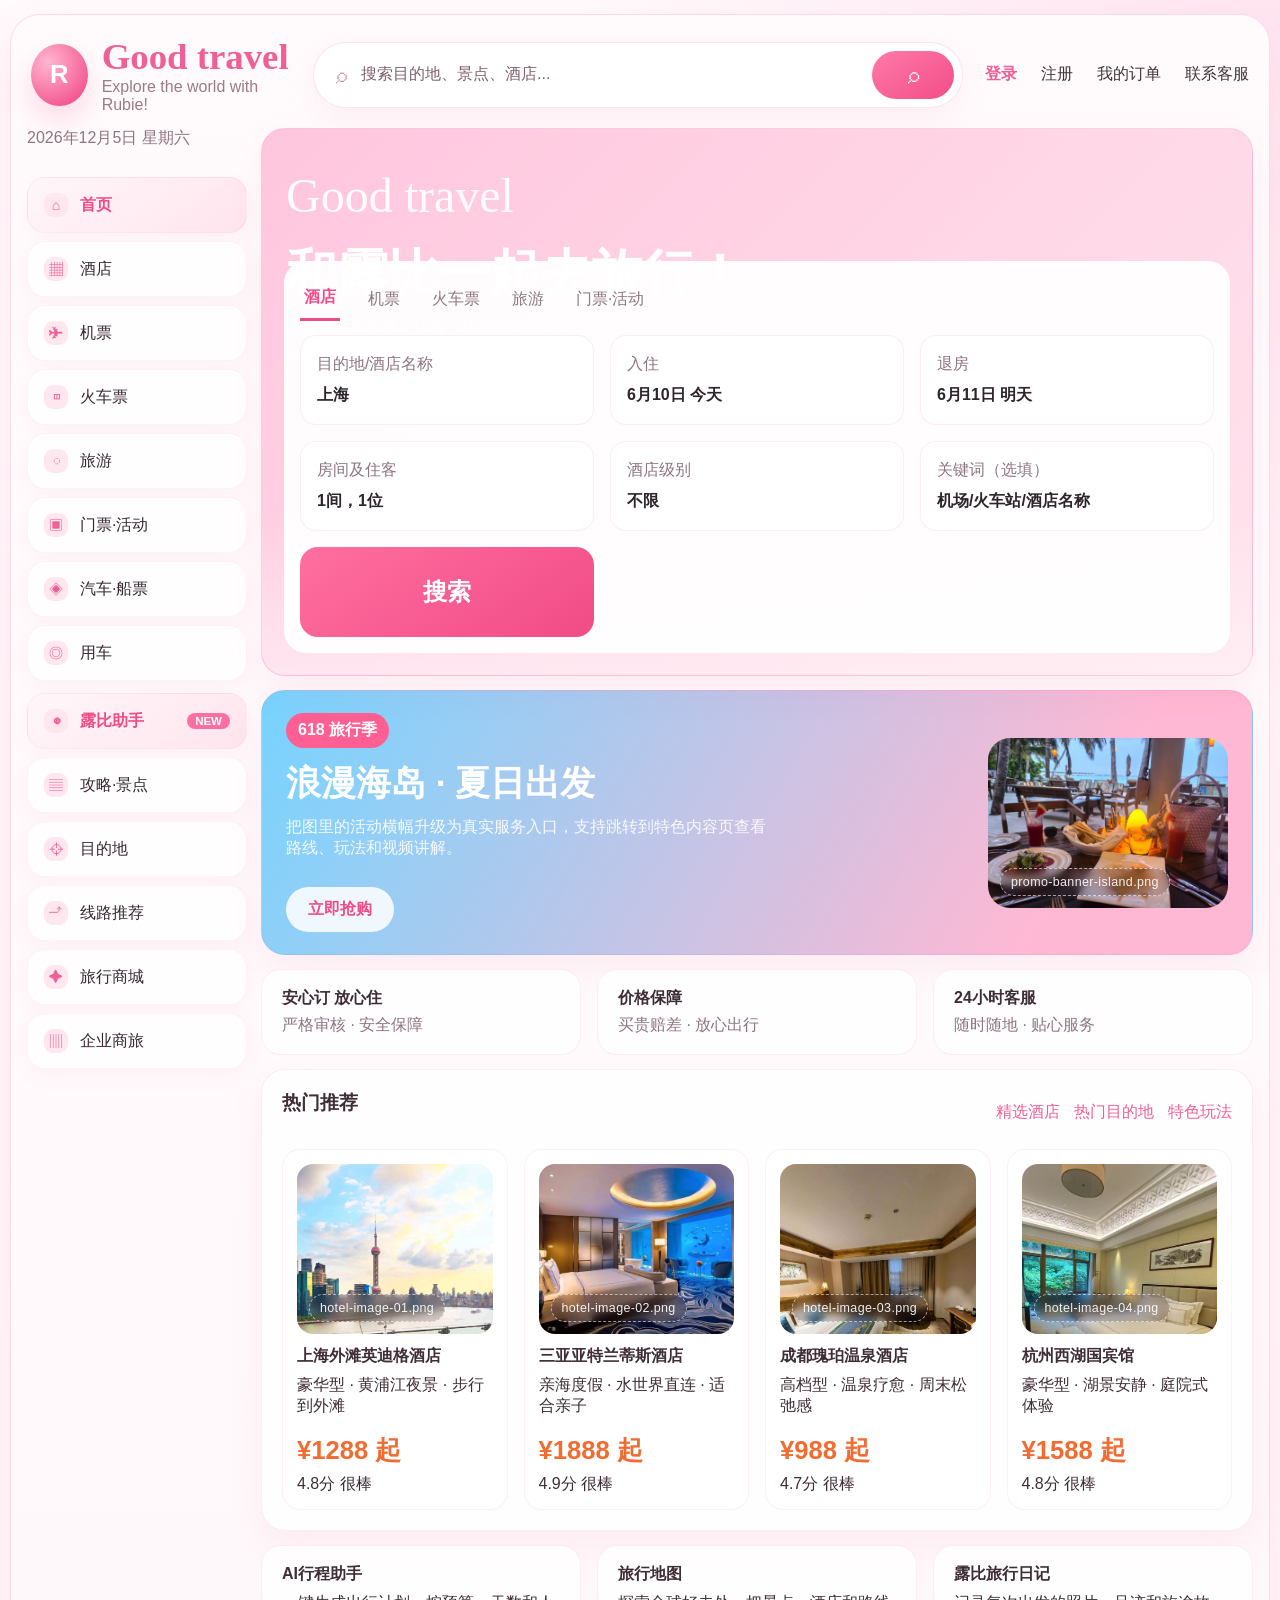
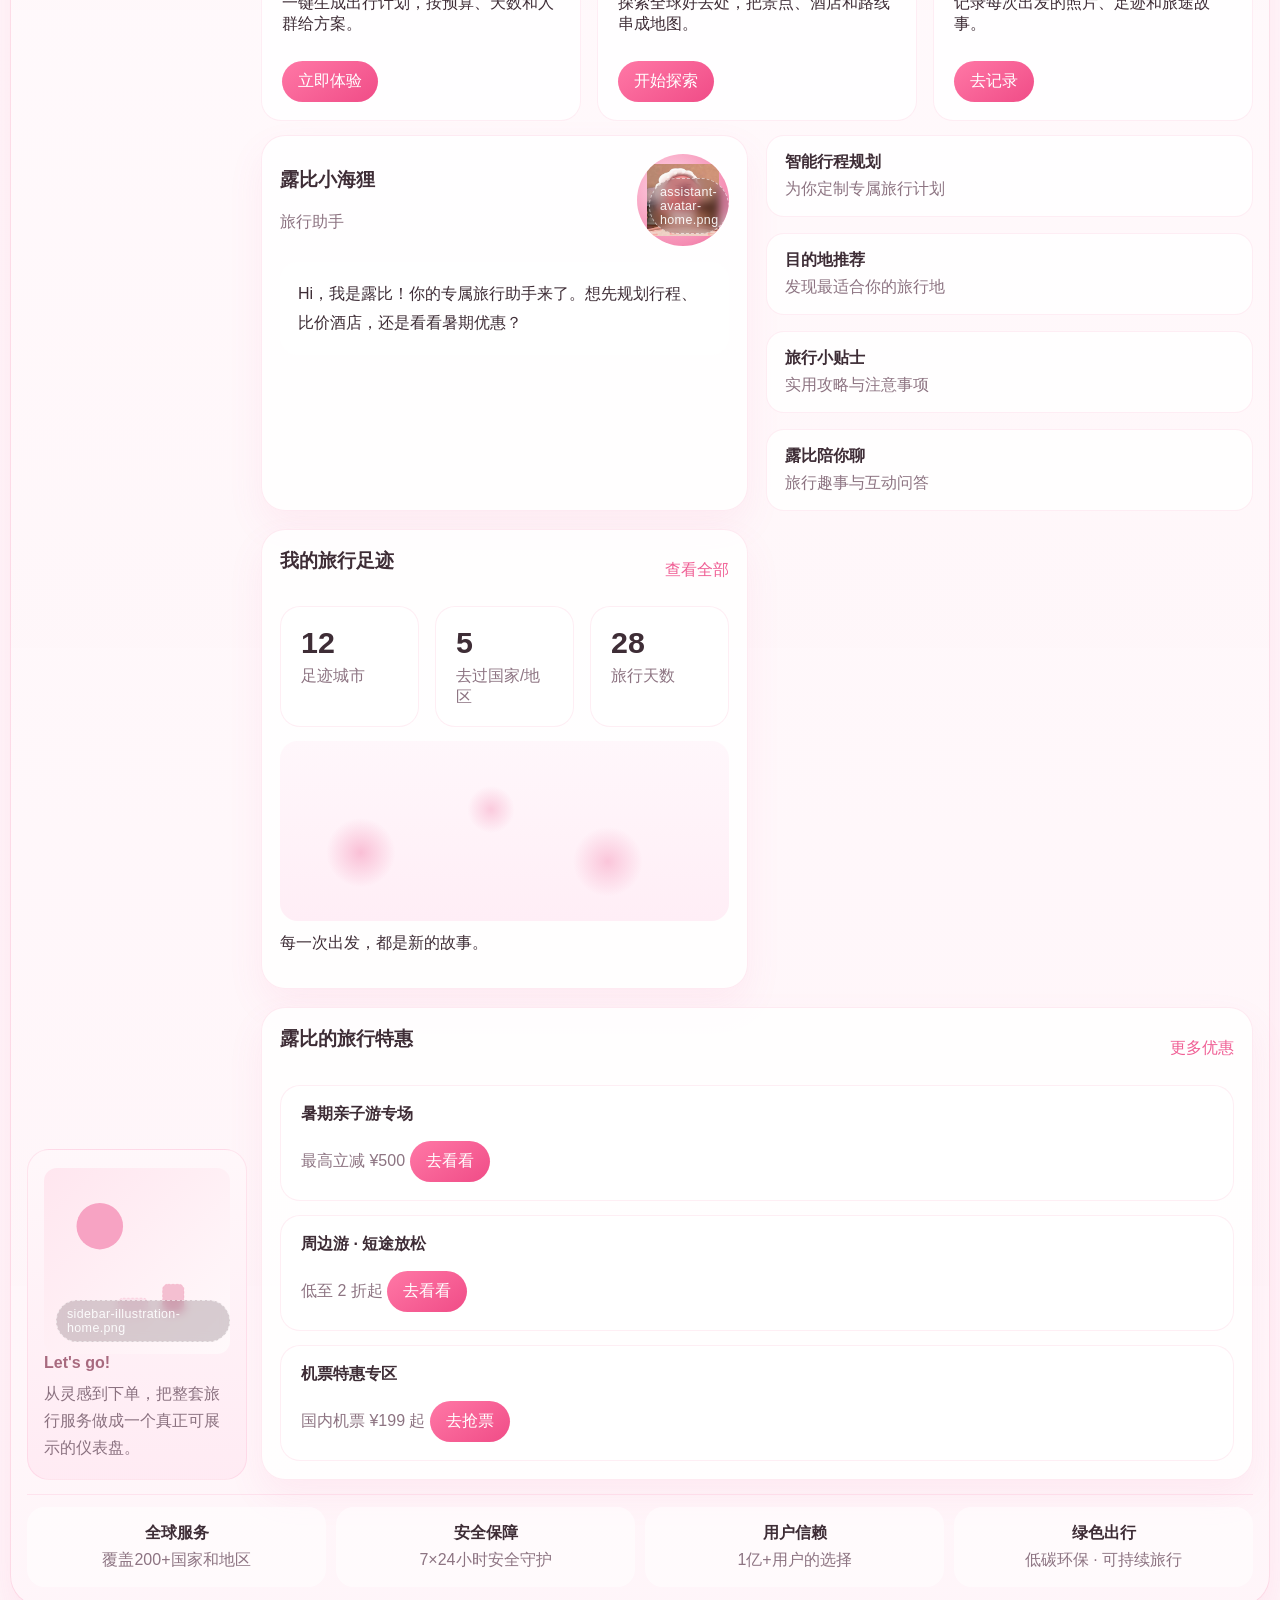
==== commit f6b62519: "更新首页样式，修复登录页文案" ====
--- a/index.html
+++ b/index.html
@@ -8,6 +8,7 @@
 </head>
 <body>
   <div class="travel-dashboard">
+    <!-- 首页头部：品牌、搜索框与站内主导航。 -->
     <header class="travel-topbar">
       <div class="travel-logo">
         <div class="travel-logo-mark">R</div>
@@ -29,8 +30,10 @@
       </nav>
     </header>
 
+    <!-- 首页主体：左侧导航与右侧核心业务展示。 -->
     <div class="travel-body">
       <aside class="travel-sidebar">
+        <!-- 首页侧边栏：日期、业务入口、快捷推广和插画卡片。 -->
         <p class="live-date" id="currentDate"></p>
         <nav class="travel-main-nav">
           <a class="active" href="index.html"><span class="nav-icon">⌂</span><span>首页</span></a>
@@ -63,6 +66,7 @@
 
       <main class="travel-main">
         <section class="travel-center">
+          <!-- 主视觉区域：品牌主标题、业务搜索卡片和吉祥物视觉。 -->
           <article class="travel-hero">
             <div class="travel-hero-copy">
               <p class="travel-script">Good travel</p>
@@ -114,6 +118,7 @@
             </div>
           </article>
 
+          <!-- 活动横幅：作为首页推荐入口，联动特色内容页。 -->
           <article class="travel-sale-banner">
             <div>
               <span class="sale-badge">618 旅行季</span>
@@ -122,10 +127,11 @@
               <a class="travel-light-btn" href="features.html">立即抢购</a>
             </div>
             <div class="travel-sale-art image-slot" data-slot="promo-banner-island.png">
-              <img class="ui-placeholder-img sale-art-img" src="assets/images/placeholders/banner-wide.svg" alt="活动横幅插画占位图" loading="lazy">
-            </div>
-          </article>
-
+              <img class="ui-placeholder-img sale-art-img" src="assets/images/home/promo-banner-island.png.png" alt="活动横幅插画" loading="lazy">
+            </div>
+          </article>
+
+          <!-- 服务亮点：展示平台承诺与业务卖点。 -->
           <section class="travel-service-highlights">
             <article>
               <strong>安心订 放心住</strong>
@@ -141,6 +147,7 @@
             </article>
           </section>
 
+          <!-- 热门推荐：展示首页酒店卡片与图片资源。 -->
           <section class="travel-recommend-panel">
             <div class="travel-panel-head">
               <h3>热门推荐</h3>
@@ -153,7 +160,7 @@
             <div class="travel-hotel-grid">
               <article class="travel-hotel-card">
                 <div class="travel-hotel-image hotel-a image-slot" data-slot="hotel-image-01.png">
-                  <img class="ui-placeholder-img" src="assets/images/placeholders/card-photo.svg" alt="上海外滩英迪格酒店图片占位图" loading="lazy">
+                  <img class="ui-placeholder-img" src="assets/images/home/hotel-image-01.png.png" alt="上海外滩英迪格酒店图片" loading="lazy">
                 </div>
                 <h4>上海外滩英迪格酒店</h4>
                 <p>豪华型 · 黄浦江夜景 · 步行到外滩</p>
@@ -162,7 +169,7 @@
               </article>
               <article class="travel-hotel-card">
                 <div class="travel-hotel-image hotel-b image-slot" data-slot="hotel-image-02.png">
-                  <img class="ui-placeholder-img" src="assets/images/placeholders/card-photo.svg" alt="三亚亚特兰蒂斯酒店图片占位图" loading="lazy">
+                  <img class="ui-placeholder-img" src="assets/images/home/hotel-image-02.png.png" alt="三亚亚特兰蒂斯酒店图片" loading="lazy">
                 </div>
                 <h4>三亚亚特兰蒂斯酒店</h4>
                 <p>亲海度假 · 水世界直连 · 适合亲子</p>
@@ -171,7 +178,7 @@
               </article>
               <article class="travel-hotel-card">
                 <div class="travel-hotel-image hotel-c image-slot" data-slot="hotel-image-03.png">
-                  <img class="ui-placeholder-img" src="assets/images/placeholders/card-photo.svg" alt="成都瑰珀温泉酒店图片占位图" loading="lazy">
+                  <img class="ui-placeholder-img" src="assets/images/home/hotel-image-03.png.png" alt="成都瑰珀温泉酒店图片" loading="lazy">
                 </div>
                 <h4>成都瑰珀温泉酒店</h4>
                 <p>高档型 · 温泉疗愈 · 周末松弛感</p>
@@ -180,7 +187,7 @@
               </article>
               <article class="travel-hotel-card">
                 <div class="travel-hotel-image hotel-d image-slot" data-slot="hotel-image-04.png">
-                  <img class="ui-placeholder-img" src="assets/images/placeholders/card-photo.svg" alt="杭州西湖国宾馆图片占位图" loading="lazy">
+                  <img class="ui-placeholder-img" src="assets/images/home/hotel-image-04.png.png" alt="杭州西湖国宾馆图片" loading="lazy">
                 </div>
                 <h4>杭州西湖国宾馆</h4>
                 <p>豪华型 · 湖景安静 · 庭院式体验</p>
@@ -190,6 +197,7 @@
             </div>
           </section>
 
+          <!-- 小工具区域：补充 AI 行程、地图和旅行日记功能入口。 -->
           <section class="travel-mini-tools">
             <article>
               <h4>AI行程助手</h4>
@@ -209,6 +217,7 @@
           </section>
         </section>
 
+        <!-- 右侧信息栏：助手、快捷服务、用户足迹和优惠信息。 -->
         <aside class="travel-rightbar">
           <article class="travel-assistant-panel">
             <div class="travel-assistant-head">
@@ -217,7 +226,7 @@
                 <span>旅行助手</span>
               </div>
               <div class="travel-avatar image-slot" data-slot="assistant-avatar-home.png">
-                <img class="ui-placeholder-img avatar-placeholder-img" src="assets/images/placeholders/avatar-circle.svg" alt="首页助手头像占位图" loading="lazy">
+                <img class="ui-placeholder-img avatar-placeholder-img" src="assets/images/home/assistant-avatar-home.png.png" alt="首页助手头像" loading="lazy">
               </div>
             </div>
             <div class="travel-chat-box">
@@ -271,6 +280,7 @@
       </main>
     </div>
 
+    <!-- 页脚服务说明：强化平台覆盖能力与安全服务信息。 -->
     <footer class="travel-footer-services">
       <article><strong>全球服务</strong><span>覆盖200+国家和地区</span></article>
       <article><strong>安全保障</strong><span>7×24小时安全守护</span></article>
--- a/styles/main.css
+++ b/styles/main.css
@@ -1,3 +1,4 @@
+/* 全局设计令牌：统一颜色、阴影、圆角与背景风格。 */
 :root {
   --bg: #fff8fb;
   --panel: rgba(255, 255, 255, 0.86);
@@ -14,11 +15,13 @@
   --radius-md: 18px;
 }
 
+/* 自定义展示字体，用于标题和主题性文案。 */
 @font-face {
   font-family: "TravelDisplay";
   src: local("STXingkai"), local("KaiTi"), local("Segoe Script");
 }
 
+/* 全局基础重置与通用元素样式。 */
 * {
   box-sizing: border-box;
 }
@@ -44,6 +47,7 @@
   font: inherit;
 }
 
+/* 登录页与通用壳层布局。 */
 .login-body {
   display: grid;
   place-items: center;
@@ -63,6 +67,7 @@
   align-items: stretch;
 }
 
+/* 通用卡片、表单和按钮样式。 */
 .login-card,
 .login-showcase,
 .sidebar,
@@ -733,6 +738,7 @@
   color: var(--primary);
 }
 
+/* 动画定义：浮动、淡入上移与进度条增长。 */
 @keyframes floatY {
   0%, 100% { transform: translateY(0); }
   50% { transform: translateY(-8px); }
@@ -753,6 +759,7 @@
   from { width: 0; }
 }
 
+/* 第一组响应式规则：处理登录页、注册页和通用内容区折叠。 */
 @media (max-width: 1180px) {
   .site-shell,
   .hero-grid,
@@ -778,6 +785,7 @@
   }
 }
 
+/* 第一组移动端规则：处理通用页面在手机端的单列布局。 */
 @media (max-width: 760px) {
   .site-shell,
   .page-shell,
@@ -822,6 +830,7 @@
   }
 }
 
+/* 首页仪表盘整体容器。 */
 .travel-dashboard {
   width: min(1580px, calc(100% - 20px));
   margin: 14px auto;
@@ -833,6 +842,7 @@
   box-shadow: 0 20px 45px rgba(244, 91, 147, 0.12);
 }
 
+/* 首页头部、主体和常用网格布局。 */
 .travel-topbar,
 .travel-body,
 .travel-main,
@@ -1481,6 +1491,7 @@
   background: rgba(255, 255, 255, 0.56);
 }
 
+/* 内页侧边栏与英雄区、内容面板等复用模块。 */
 .travel-dashboard-inner .travel-sidebar {
   gap: 10px;
 }
@@ -1599,6 +1610,7 @@
   }
 }
 
+/* 第二组响应式规则：处理旅行仪表盘及内页模块折叠。 */
 @media (max-width: 1180px) {
   .travel-topbar,
   .travel-body,
@@ -1629,6 +1641,7 @@
   }
 }
 
+/* 第二组移动端规则：处理旅行仪表盘在手机端的适配。 */
 @media (max-width: 760px) {
   .travel-dashboard {
     width: calc(100% - 10px);
